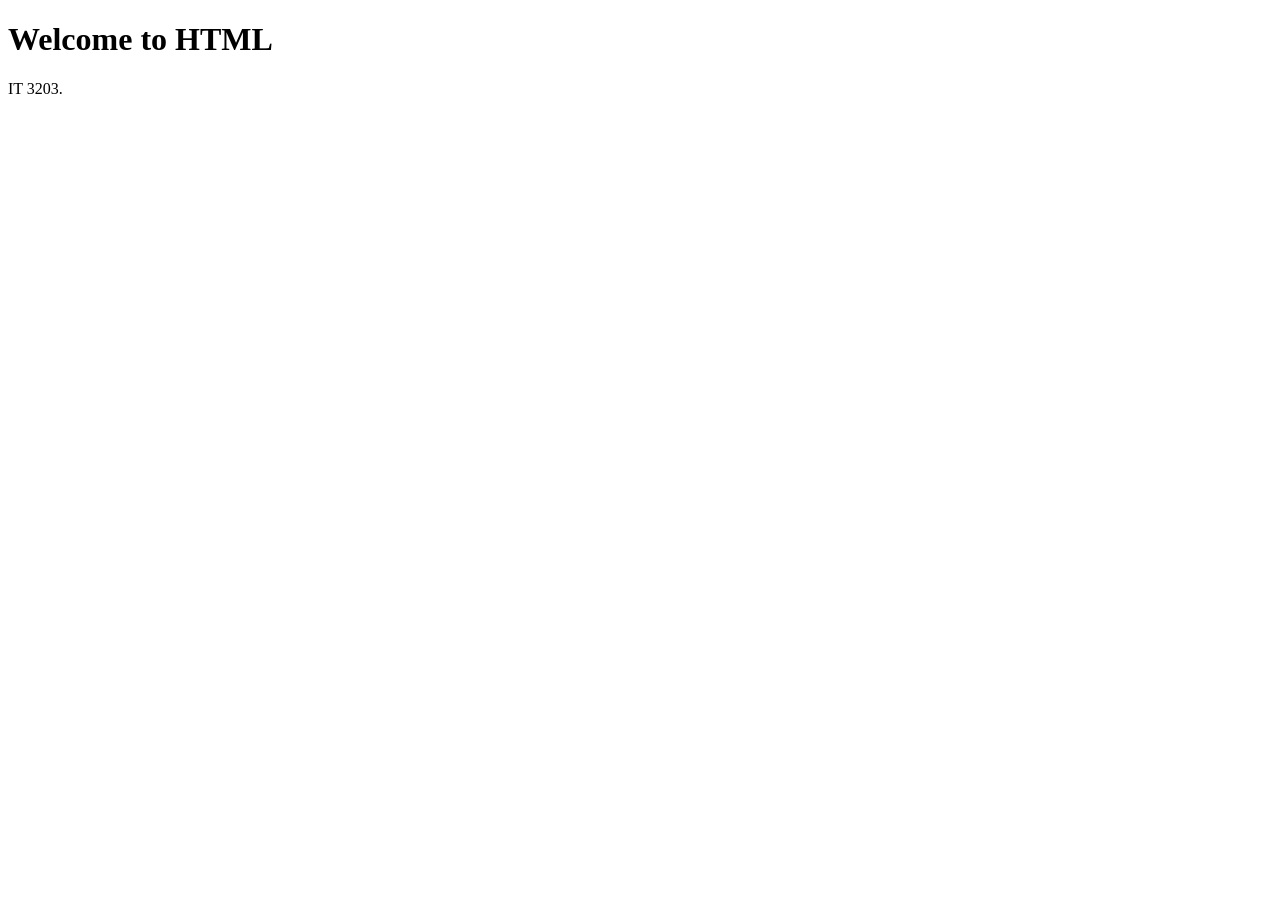
==== index.html @ b87ef003 "IT3203 index" ====
<!DOCTYPE html>
<html lang="en">
<head>
   <meta charset="UTF-8">
   <meta name="viewport" content="width=device-width, initial-scale=1.0">
   <title>My First Web Page</title>
</head>
<body>
   <h1>Welcome to HTML</h1>
   <p>IT 3203.</p>
</body>
</html>
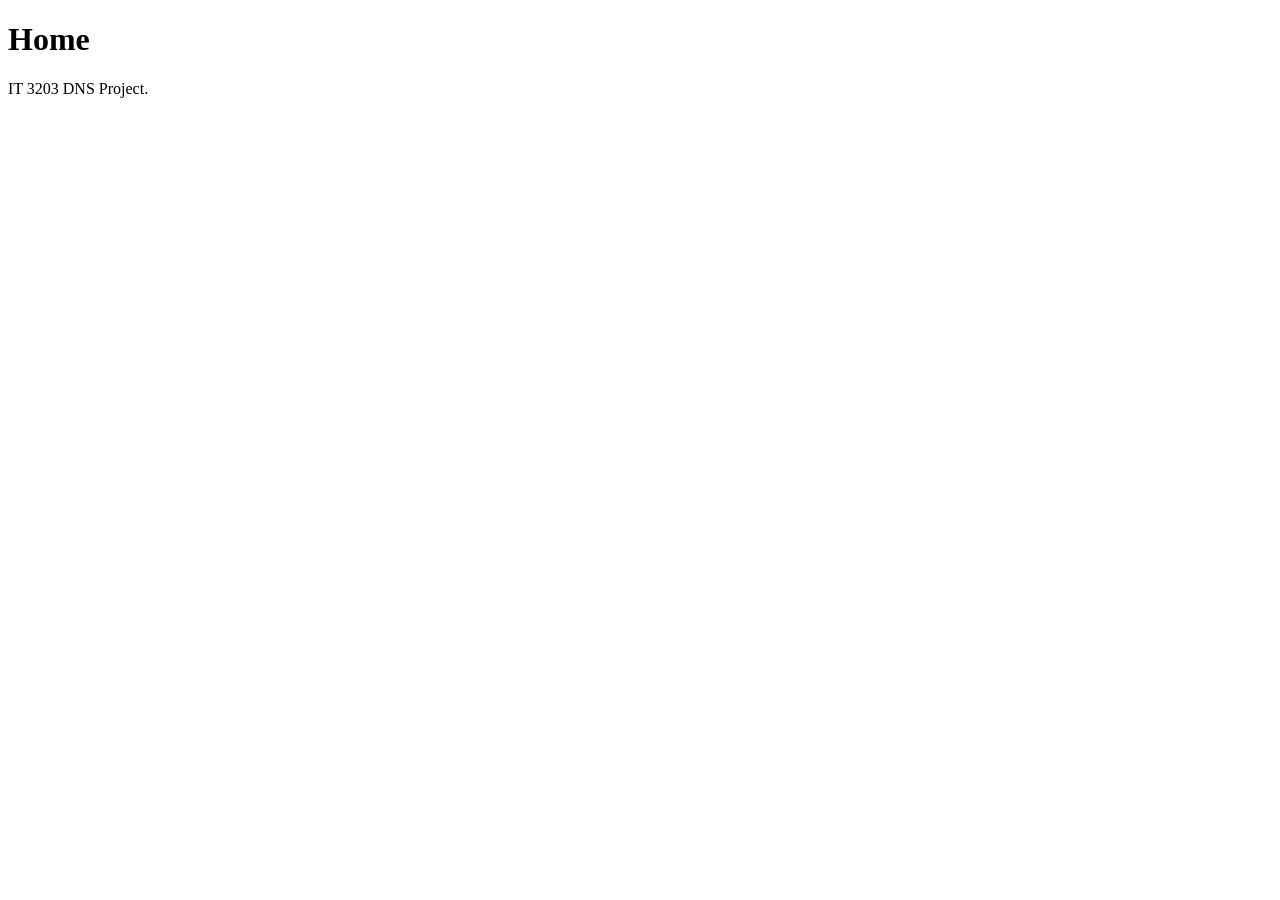
==== commit ea7be6c8: "second page added domain-names" ====
--- a/index.html
+++ b/index.html
@@ -3,10 +3,10 @@
 <head>
    <meta charset="UTF-8">
    <meta name="viewport" content="width=device-width, initial-scale=1.0">
-   <title>My First Web Page</title>
+   <title>IT 3203 DNS</title>
 </head>
 <body>
-   <h1>Welcome to HTML</h1>
-   <p>IT 3203.</p>
+   <h1>Home</h1>
+   <p>IT 3203 DNS Project.</p>
 </body>
 </html>
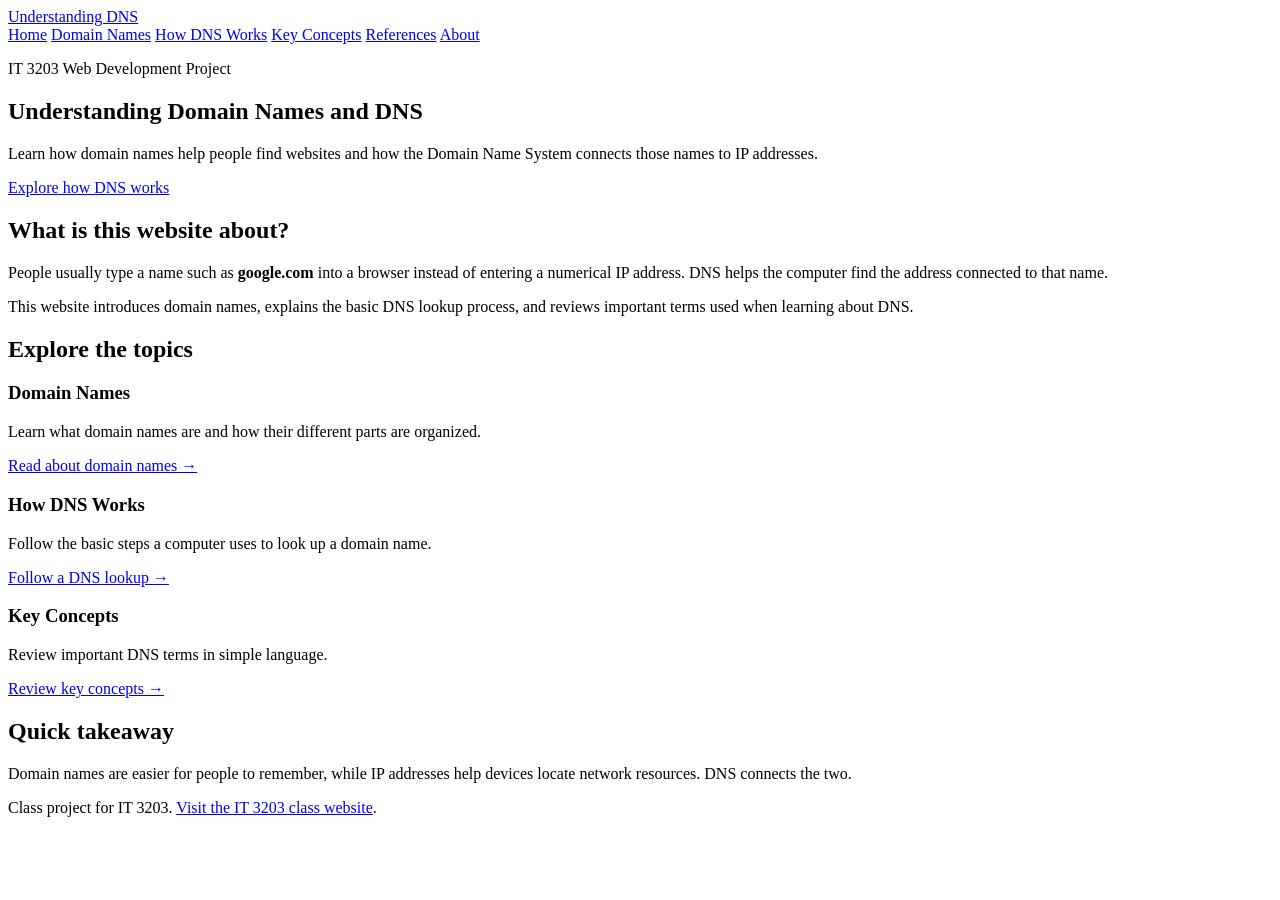
==== commit af5be625: "updated index" ====
--- a/index.html
+++ b/index.html
@@ -1,12 +1,72 @@
 <!DOCTYPE html>
 <html lang="en">
 <head>
-   <meta charset="UTF-8">
-   <meta name="viewport" content="width=device-width, initial-scale=1.0">
-   <title>IT 3203 DNS</title>
+    <meta charset="UTF-8">
+    <meta name="viewport" content="width=device-width, initial-scale=1.0">
+    <title>Understanding DNS | Home</title>
+    <link rel="stylesheet" href="styles.css">
 </head>
 <body>
-   <h1>Home</h1>
-   <p>IT 3203 DNS Project.</p>
+    <!-- Shared navigation keeps the site easy to use from every page. -->
+    <header class="site-header">
+        <div class="container header-content">
+            <a class="site-name" href="index.html">Understanding DNS</a>
+            <nav aria-label="Main navigation">
+                <a class="active" href="index.html">Home</a>
+                <a href="domain-names.html">Domain Names</a>
+                <a href="how-dns-works.html">How DNS Works</a>
+                <a href="key-concepts.html">Key Concepts</a>
+                <a href="references.html">References</a>
+                <a href="about.html">About</a>
+            </nav>
+        </div>
+    </header>
+
+    <main class="container">
+        <section class="hero">
+            <p class="eyebrow">IT 3203 Web Development Project</p>
+            <h1>Understanding Domain Names and DNS</h1>
+            <p class="intro">Learn how domain names help people find websites and how the Domain Name System connects those names to IP addresses.</p>
+            <a class="button" href="how-dns-works.html">Explore how DNS works</a>
+        </section>
+
+        <section class="section">
+            <h2>What is this website about?</h2>
+            <p>People usually type a name such as <strong>google.com</strong> into a browser instead of entering a numerical IP address. DNS helps the computer find the address connected to that name.</p>
+            <p>This website introduces domain names, explains the basic DNS lookup process, and reviews important terms used when learning about DNS.</p>
+        </section>
+
+        <section class="section">
+            <h2>Explore the topics</h2>
+            <div class="card-grid">
+                <article class="card">
+                    <h3>Domain Names</h3>
+                    <p>Learn what domain names are and how their different parts are organized.</p>
+                    <a href="domain-names.html">Read about domain names →</a>
+                </article>
+                <article class="card">
+                    <h3>How DNS Works</h3>
+                    <p>Follow the basic steps a computer uses to look up a domain name.</p>
+                    <a href="how-dns-works.html">Follow a DNS lookup →</a>
+                </article>
+                <article class="card">
+                    <h3>Key Concepts</h3>
+                    <p>Review important DNS terms in simple language.</p>
+                    <a href="key-concepts.html">Review key concepts →</a>
+                </article>
+            </div>
+        </section>
+
+        <section class="callout">
+            <h2>Quick takeaway</h2>
+            <p>Domain names are easier for people to remember, while IP addresses help devices locate network resources. DNS connects the two.</p>
+        </section>
+    </main>
+
+    <footer class="site-footer">
+        <div class="container">
+            <p>Class project for IT 3203. <a href="https://ksuweb.github.io/IT3203/">Visit the IT 3203 class website</a>.</p>
+        </div>
+    </footer>
 </body>
-</html>+</html>
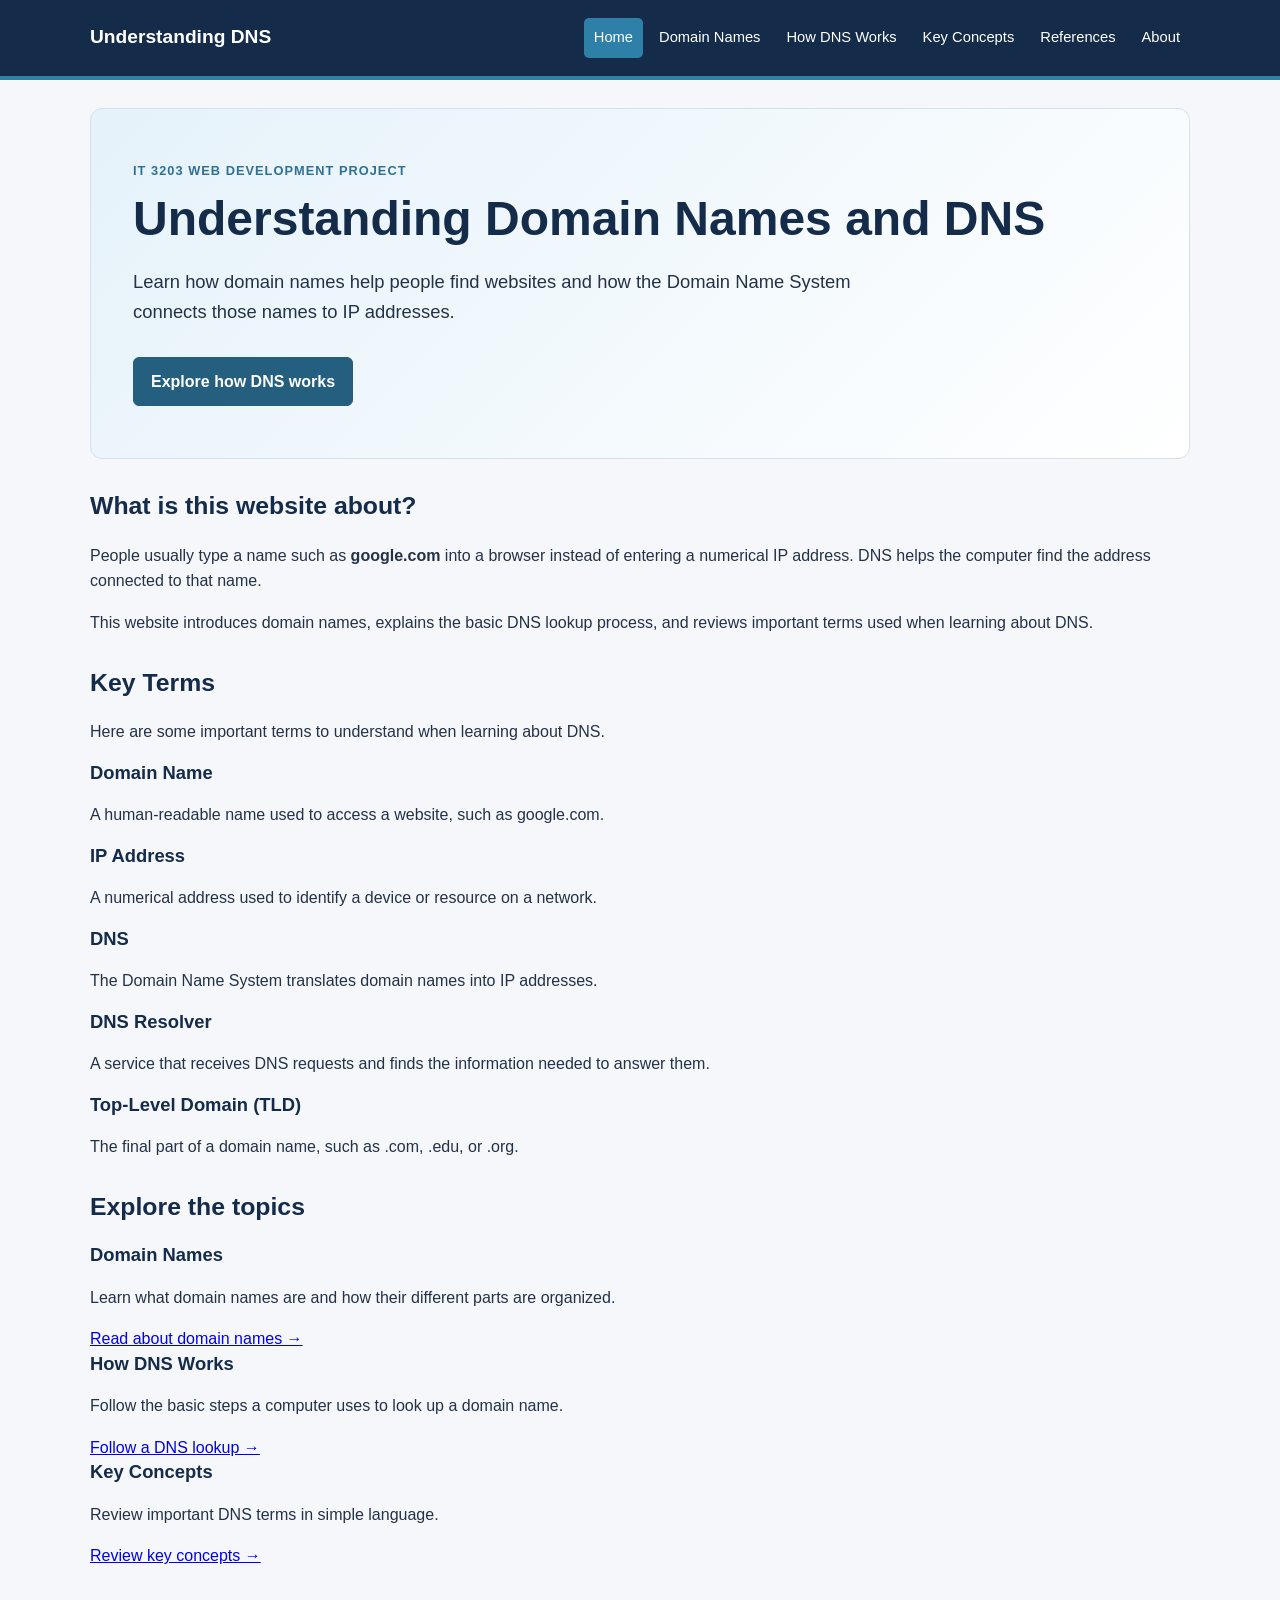
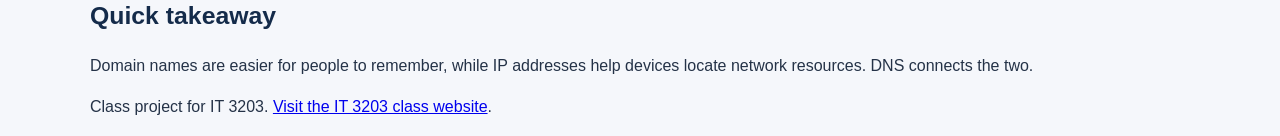
==== commit dceec384: "css plus index improvment" ====
--- a/index.html
+++ b/index.html
@@ -36,6 +36,38 @@
             <p>This website introduces domain names, explains the basic DNS lookup process, and reviews important terms used when learning about DNS.</p>
         </section>
 
+<section class="section">
+    <h2>Key Terms</h2>
+    <p>Here are some important terms to understand when learning about DNS.</p>
+
+    <div class="card-grid">
+        <article class="card">
+            <h3>Domain Name</h3>
+            <p>A human-readable name used to access a website, such as google.com.</p>
+        </article>
+
+        <article class="card">
+            <h3>IP Address</h3>
+            <p>A numerical address used to identify a device or resource on a network.</p>
+        </article>
+
+        <article class="card">
+            <h3>DNS</h3>
+            <p>The Domain Name System translates domain names into IP addresses.</p>
+        </article>
+
+        <article class="card">
+            <h3>DNS Resolver</h3>
+            <p>A service that receives DNS requests and finds the information needed to answer them.</p>
+        </article>
+
+        <article class="card">
+            <h3>Top-Level Domain (TLD)</h3>
+            <p>The final part of a domain name, such as .com, .edu, or .org.</p>
+        </article>
+    </div>
+</section>
+
         <section class="section">
             <h2>Explore the topics</h2>
             <div class="card-grid">
--- a/styles.css
+++ b/styles.css
@@ -0,0 +1,141 @@
+/* Shared stylesheet for the six-page DNS project website. */
+
+/* Element selector: sets the base font, colors, and spacing for the whole site. */
+body {
+    margin: 0;
+    font-family: Arial, Helvetica, sans-serif;
+    line-height: 1.6;
+    color: #243247;
+    background-color: #f5f7fb;
+}
+
+* {
+    box-sizing: border-box;
+}
+
+.container {
+    width: min(1100px, 92%);
+    margin: 0 auto;
+}
+
+/* The header and navigation are reused on every page for consistency. */
+.site-header {
+    background-color: #142b4a;
+    color: #ffffff;
+    border-bottom: 4px solid #2f80a8;
+}
+
+.header-content {
+    display: flex;
+    align-items: center;
+    justify-content: space-between;
+    gap: 24px;
+    padding: 18px 0;
+}
+
+.site-name {
+    color: #ffffff;
+    font-size: 1.2rem;
+    font-weight: 700;
+    text-decoration: none;
+    white-space: nowrap;
+}
+
+.image-container {
+    text-align: center;
+    margin: 30px 0;
+}
+
+.image-container img {
+    width: 100%;
+    max-width: 1000px;
+    height: auto;
+    border-radius: 10px;
+}
+
+
+nav {
+    display: flex;
+    flex-wrap: wrap;
+    gap: 6px;
+}
+
+/* Class selector: styles the navigation links. */
+nav a {
+    color: #ffffff;
+    text-decoration: none;
+    padding: 8px 10px;
+    border-radius: 5px;
+    font-size: 0.92rem;
+}
+
+/* Pseudo-class selector: gives links a hover effect. */
+nav a:hover,
+nav a:focus,
+nav a.active {
+    background-color: #2f80a8;
+    color: #ffffff;
+}
+
+.hero {
+    margin: 28px 0;
+    padding: 52px 42px;
+    border-radius: 12px;
+    background: linear-gradient(135deg, #e5f2fa, #ffffff);
+    border: 1px solid #d3e2ed;
+}
+
+.eyebrow {
+    margin: 0 0 8px;
+    color: #2f7195;
+    text-transform: uppercase;
+    font-size: 0.8rem;
+    font-weight: 700;
+    letter-spacing: 0.08em;
+}
+
+h1, h2, h3 {
+    line-height: 1.25;
+    color: #142b4a;
+}
+
+h1 {
+    margin: 0 0 18px;
+    font-size: clamp(2rem, 4vw, 3rem);
+}
+
+h2 {
+    margin-top: 0;
+    font-size: 1.55rem;
+}
+
+h3 {
+    margin-top: 0;
+    font-size: 1.15rem;
+}
+
+.intro {
+    max-width: 780px;
+    font-size: 1.15rem;
+}
+
+.button {
+    display: inline-block;
+    margin-top: 12px;
+    padding: 11px 17px;
+    border: 1px solid #245f80;
+    border-radius: 6px;
+    background-color: #245f80;
+    color: #ffffff;
+    text-decoration: none;
+    font-weight: 700;
+}
+
+.button:hover,
+.button:focus {
+    background-color: #173e56;
+}
+
+.section {
+    margin: 32px 0;
+}
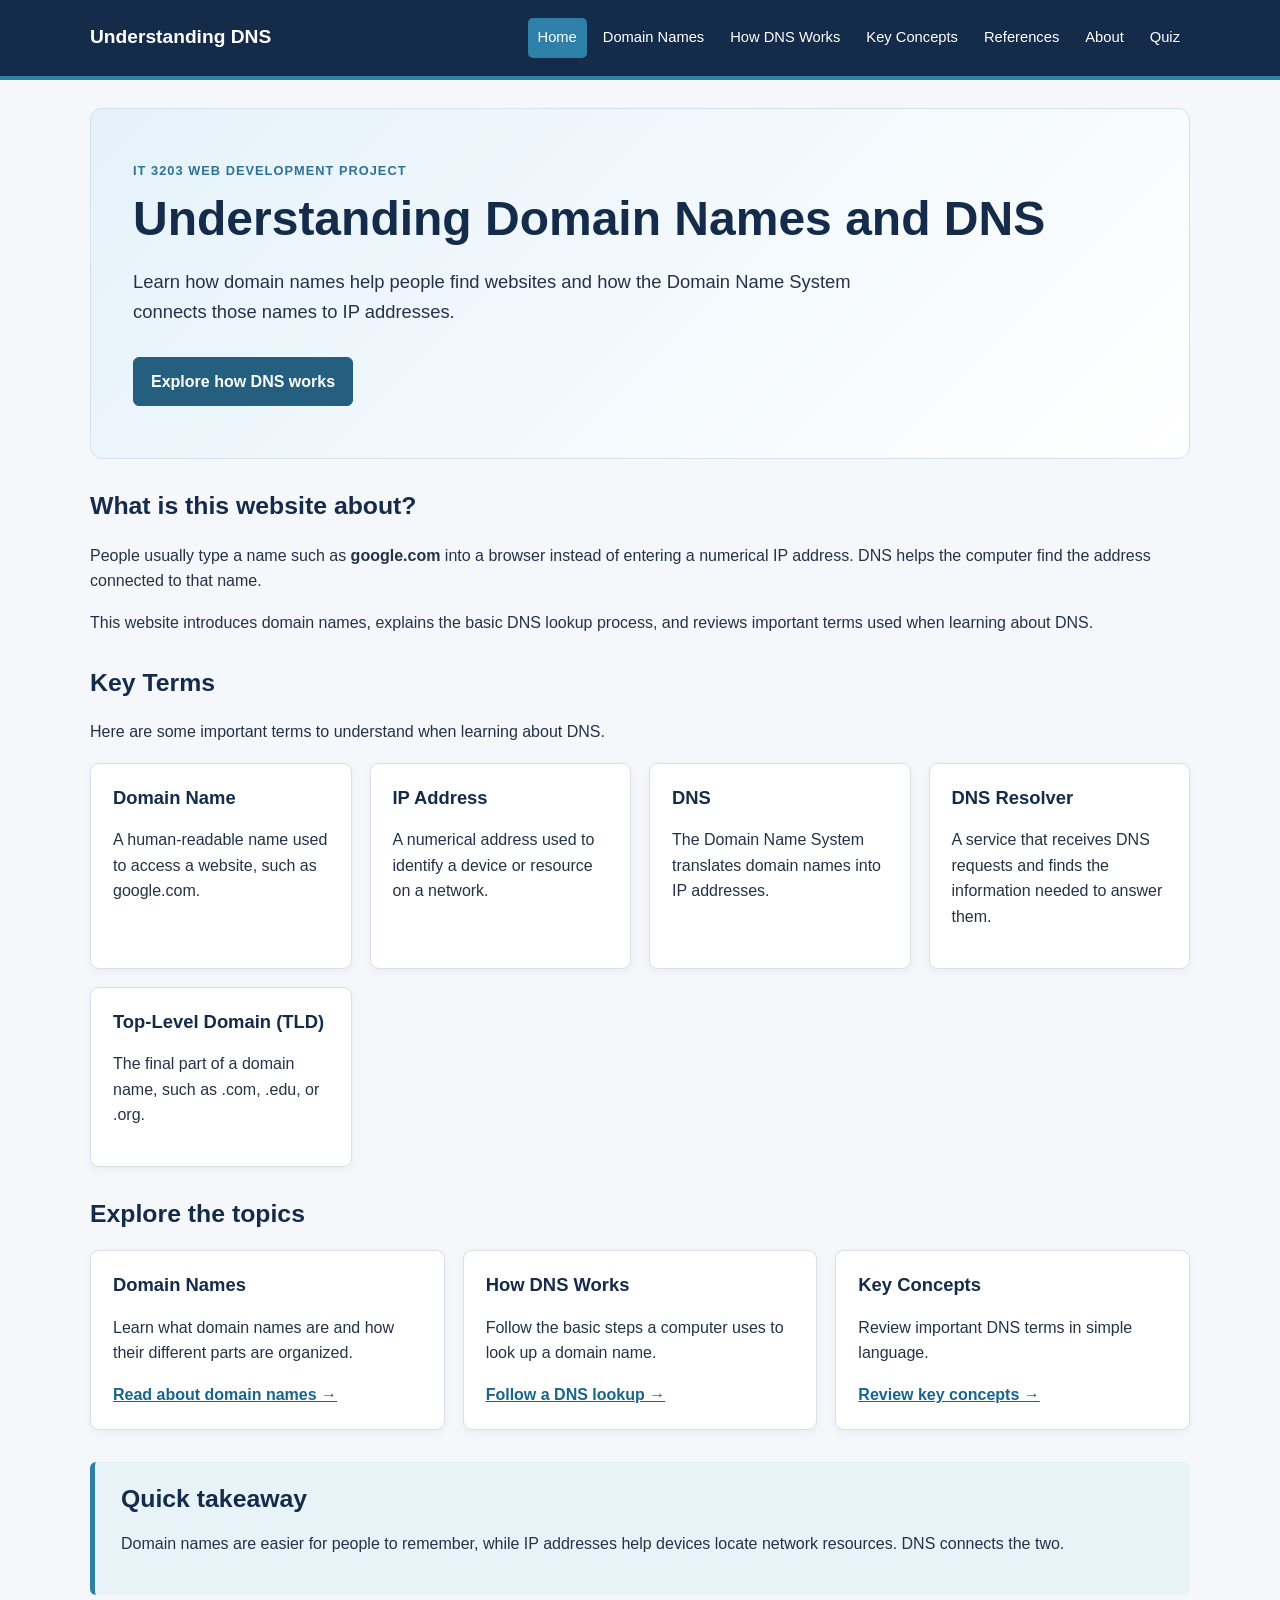
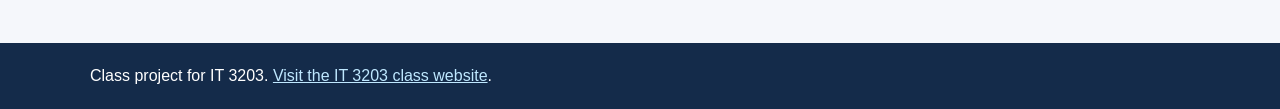
==== commit b7c732d0: "key concepets and quiz added" ====
--- a/index.html
+++ b/index.html
@@ -18,6 +18,7 @@
                 <a href="key-concepts.html">Key Concepts</a>
                 <a href="references.html">References</a>
                 <a href="about.html">About</a>
+                <a href="quiz.html">Quiz</a>
             </nav>
         </div>
     </header>
--- a/styles.css
+++ b/styles.css
@@ -138,4 +138,164 @@
 
 .section {
     margin: 32px 0;
-}+}
+
+.card-grid {
+    display: grid;
+    grid-template-columns: repeat(auto-fit, minmax(220px, 1fr));
+    gap: 18px;
+    margin-top: 18px;
+}
+
+.card {
+    padding: 22px;
+    border: 1px solid #d8e0e9;
+    border-radius: 9px;
+    background-color: #ffffff;
+    box-shadow: 0 3px 10px rgba(20, 43, 74, 0.05);
+}
+
+.card a,
+.resource-list a,
+.callout a,
+.page-links a {
+    color: #17658c;
+    font-weight: 700;
+}
+
+.card a:hover,
+.resource-list a:hover,
+.callout a:hover,
+.page-links a:hover {
+    color: #103d59;
+    text-decoration-thickness: 2px;
+}
+
+.callout {
+    margin: 32px 0;
+    padding: 22px 26px;
+    border-left: 5px solid #2f80a8;
+    border-radius: 6px;
+    background-color: #e8f3f8;
+}
+
+.callout h2 {
+    margin-bottom: 8px;
+}
+
+code {
+    padding: 2px 5px;
+    border-radius: 4px;
+    background-color: #e8edf4;
+    font-family: Consolas, "Courier New", monospace;
+}
+
+table {
+    width: 100%;
+    border-collapse: collapse;
+    background-color: #ffffff;
+    border: 1px solid #d8e0e9;
+}
+
+th, td {
+    padding: 12px 14px;
+    border: 1px solid #d8e0e9;
+    text-align: left;
+}
+
+th {
+    background-color: #e5eef5;
+    color: #142b4a;
+}
+
+.steps li {
+    margin: 0 0 16px;
+    padding-left: 6px;
+}
+
+.concept-list {
+    display: grid;
+    grid-template-columns: repeat(auto-fit, minmax(240px, 1fr));
+    gap: 16px;
+}
+
+.concept {
+    padding: 18px;
+    border: 1px solid #d8e0e9;
+    border-radius: 8px;
+    background-color: #ffffff;
+}
+
+.concept h2 {
+    margin-bottom: 8px;
+    font-size: 1.15rem;
+}
+
+.resource-list {
+    padding-left: 22px;
+}
+
+.resource-list li {
+    margin-bottom: 22px;
+}
+
+.resource-list p {
+    margin: 5px 0 0;
+}
+
+.about-panel {
+    padding: 24px;
+    border: 1px solid #d8e0e9;
+    border-radius: 9px;
+    background-color: #ffffff;
+}
+
+.page-links {
+    display: flex;
+    justify-content: space-between;
+    gap: 16px;
+    margin: 36px 0;
+}
+
+.site-footer {
+    margin-top: 48px;
+    padding: 20px 0;
+    background-color: #142b4a;
+    color: #ffffff;
+}
+
+.site-footer p {
+    margin: 0;
+}
+
+.site-footer a {
+    color: #bfe8ff;
+}
+
+/* Responsive rules make the header and content easier to use on small screens. */
+@media (max-width: 760px) {
+    .header-content {
+        align-items: flex-start;
+        flex-direction: column;
+    }
+
+    nav {
+        width: 100%;
+    }
+
+    nav a {
+        padding: 8px;
+    }
+
+    .hero {
+        padding: 32px 24px;
+    }
+
+    table {
+        font-size: 0.92rem;
+    }
+
+    th, td {
+        padding: 9px;
+    }
+}
